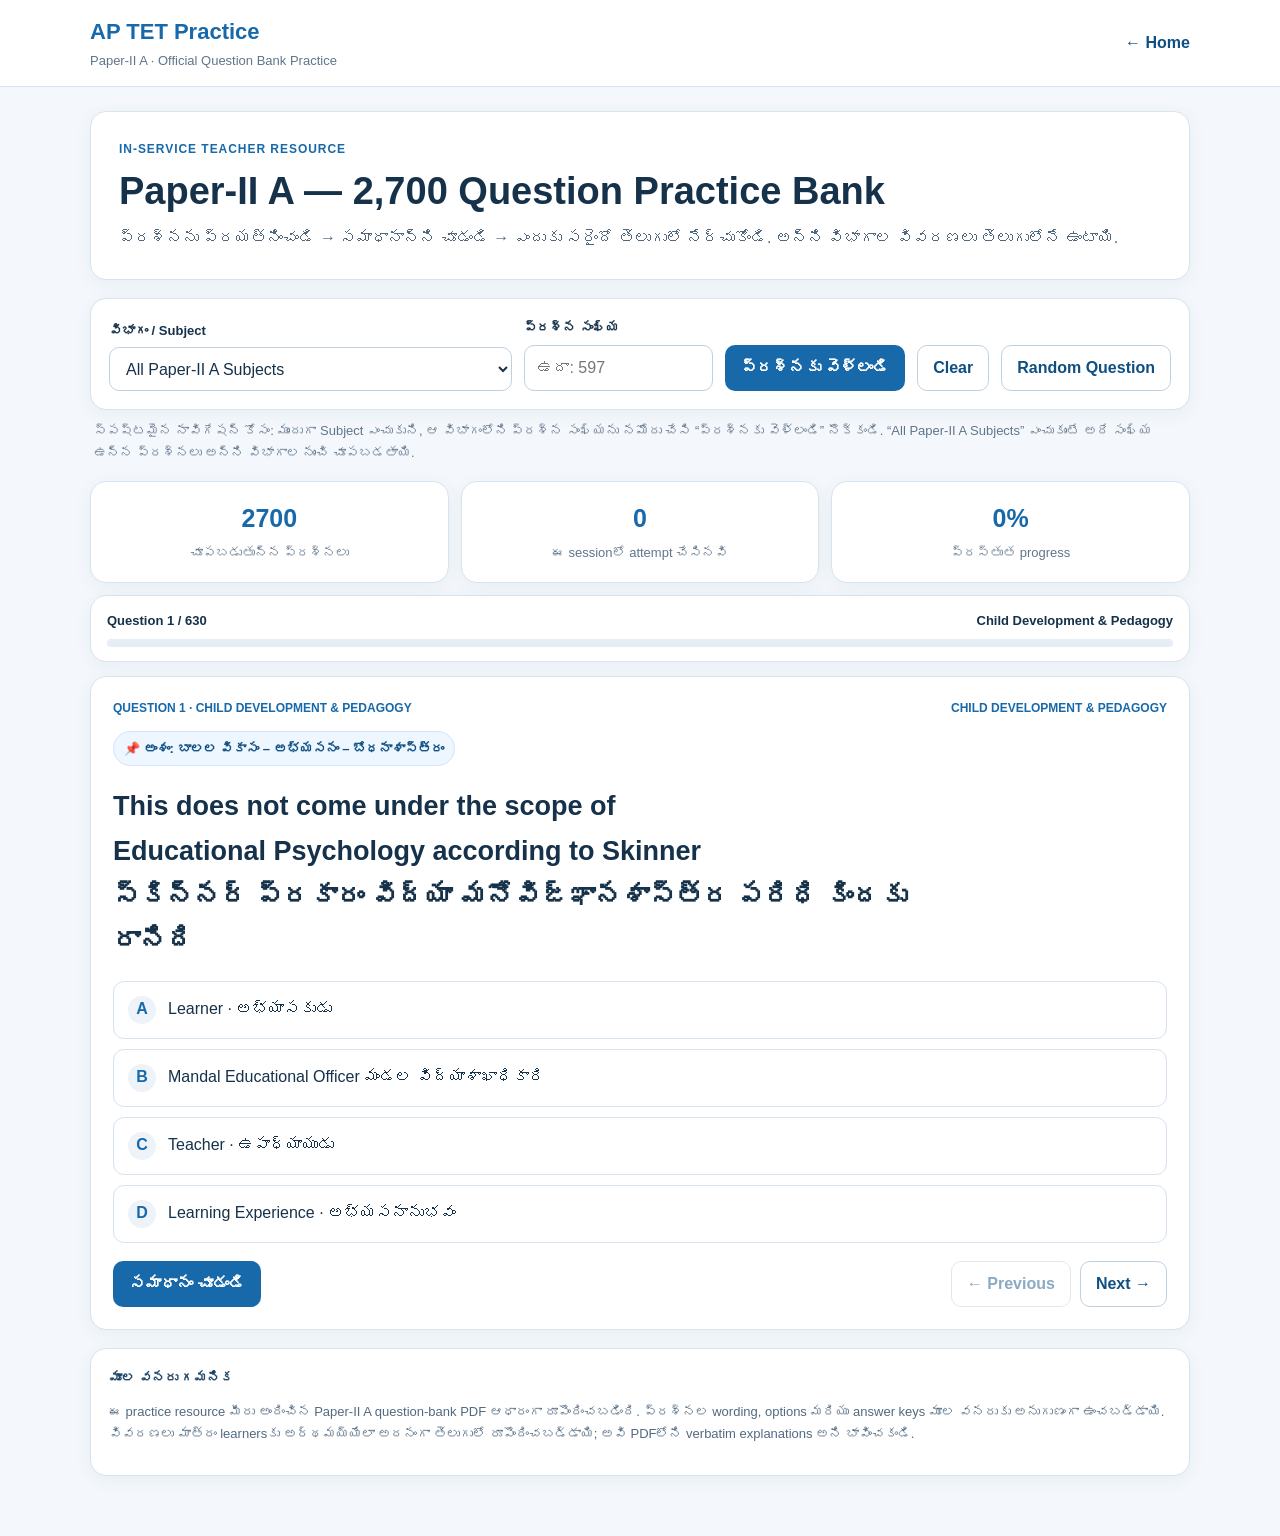
==== official-bank.html @ b0b37b87 "Version 2.0" ====
<!DOCTYPE html>
<html lang="te">
<head>
  <meta charset="UTF-8">
  <meta name="viewport" content="width=device-width, initial-scale=1.0">
  <meta name="description" content="AP Special TET Paper-II A 2,700 question practice bank with Telugu explanations.">
  <title>AP TET | Paper-II A Official Question Bank</title>
  <link rel="stylesheet" href="css/official-bank.css">
</head>
<body>
  <header class="topbar">
    <div>
      <div class="brand">AP TET Practice</div>
      <div class="subtitle">Paper-II A · Official Question Bank Practice</div>
    </div>
    <a class="home-link" href="index.html">← Home</a>
  </header>

  <main class="container">
    <section class="hero card">
      <div class="eyebrow">IN-SERVICE TEACHER RESOURCE</div>
      <h1>Paper-II A — 2,700 Question Practice Bank</h1>
      <p>ప్రశ్నను ప్రయత్నించండి → సమాధానాన్ని చూడండి → ఎందుకు సరైందో తెలుగులో నేర్చుకోండి. అన్ని విభాగాల వివరణలు తెలుగులోనే ఉంటాయి.</p>
    </section>

    <section class="toolbar card">
      <div class="field">
        <label for="subjectSelect">విభాగం / Subject</label>
        <select id="subjectSelect"></select>
      </div>

      <div class="field number-field">
        <label for="questionNumberInput">ప్రశ్న సంఖ్య</label>
        <input id="questionNumberInput" type="number" min="1" inputmode="numeric" placeholder="ఉదా: 597">
      </div>

      <button id="goToQuestionBtn" class="primary-btn">ప్రశ్నకు వెళ్లండి</button>
      <button id="clearNumberBtn" class="secondary-btn">Clear</button>
      <button id="randomBtn" class="secondary-btn">Random Question</button>
    </section>

    <p class="search-help">స్పష్టమైన నావిగేషన్ కోసం: ముందుగా Subject ఎంచుకుని, ఆ విభాగంలోని ప్రశ్న సంఖ్యను నమోదు చేసి “ప్రశ్నకు వెళ్లండి” నొక్కండి. “All Paper-II A Subjects” ఎంచుకుంటే అదే సంఖ్య ఉన్న ప్రశ్నలు అన్ని విభాగాల నుంచి చూపబడతాయి.</p>

    <section class="stats">
      <div class="stat card"><strong id="totalCount">0</strong><span>చూపబడుతున్న ప్రశ్నలు</span></div>
      <div class="stat card"><strong id="answeredCount">0</strong><span>ఈ sessionలో attempt చేసినవి</span></div>
      <div class="stat card"><strong id="progressPct">0%</strong><span>ప్రస్తుత progress</span></div>
    </section>

    <section class="progress-wrap card">
      <div class="progress-label"><span id="positionLabel">Question 1</span><span id="subjectLabel"></span></div>
      <div class="progress-track"><div id="progressBar" class="progress-bar"></div></div>
    </section>

    <section id="questionCard" class="question-card card">
      <div class="question-meta">
        <span id="questionNumber"></span>
        <span id="questionSubject"></span>
      </div>

      <div id="questionTopic" class="topic-chip"></div>
      <div id="questionText" class="question-text"></div>
      <div id="options" class="options"></div>

      <div class="actions">
        <button id="revealBtn" class="primary-btn">సమాధానం చూడండి</button>
        <button id="prevBtn" class="secondary-btn">← Previous</button>
        <button id="nextBtn" class="secondary-btn">Next →</button>
      </div>

      <div id="answerPanel" class="answer-panel hidden">
        <div id="answerStatus" class="answer-status"></div>
        <div class="correct-answer"><strong>సరైన సమాధానం:</strong> <span id="correctAnswer"></span></div>
        <div class="explanation">
          <div class="explanation-title">📖 వివరణ</div>
          <p id="explanationText"></p>
        </div>
      </div>
    </section>

    <section class="source-note card">
      <strong>మూల వనరు గమనిక</strong>
      <p>ఈ practice resource మీరు అందించిన Paper-II A question-bank PDF ఆధారంగా రూపొందించబడింది. ప్రశ్నల wording, options మరియు answer keys మూల వనరుకు అనుగుణంగా ఉంచబడ్డాయి. వివరణలు మాత్రం learnersకు అర్థమయ్యేలా అదనంగా తెలుగులో రూపొందించబడ్డాయి; అవి PDFలోని verbatim explanations అని భావించకండి.</p>
    </section>
  </main>

  <script src="js/official-bank.js"></script>
</body>
</html>
---- css/official-bank.css ----
* { box-sizing: border-box; }

:root {
  --primary: #1769aa;
  --primary-dark: #0f4f82;
  --border: #d7e3ef;
  --muted: #60758a;
  --bg: #f4f8fc;
  --card: #ffffff;
  --correct: #1b9b72;
  --wrong: #d9534f;
}

body {
  margin: 0;
  font-family: "Noto Sans Telugu", "Nirmala UI", "Segoe UI", Arial, sans-serif;
  background: var(--bg);
  color: #16324a;
  line-height: 1.65;
}

.topbar {
  position: sticky;
  top: 0;
  z-index: 20;
  display: flex;
  justify-content: space-between;
  align-items: center;
  padding: 14px max(24px, calc((100vw - 1100px) / 2));
  background: rgba(255,255,255,.97);
  border-bottom: 1px solid var(--border);
  backdrop-filter: blur(10px);
}

.brand { font-size: 22px; font-weight: 800; color: var(--primary); }
.subtitle { font-size: 13px; color: var(--muted); }
.home-link { color: var(--primary-dark); text-decoration: none; font-weight: 700; }

.container { width: min(1100px, calc(100% - 24px)); margin: 24px auto 60px; }
.card { background: var(--card); border: 1px solid var(--border); border-radius: 16px; box-shadow: 0 4px 18px rgba(23, 60, 90, .06); }

.hero { padding: 28px; margin-bottom: 18px; }
.eyebrow { color: var(--primary); font-weight: 800; font-size: 12px; letter-spacing: .08em; }
.hero h1 { margin: 8px 0 10px; font-size: clamp(25px, 4vw, 38px); line-height: 1.25; }
.hero p { margin: 0; color: #50677d; }

.toolbar { display: grid; grid-template-columns: 1.5fr .7fr auto auto auto; gap: 12px; align-items: end; padding: 18px; }
.field { display: flex; flex-direction: column; gap: 6px; }
.field label { font-size: 13px; font-weight: 800; }
select, input { width: 100%; min-height: 44px; border: 1px solid #bfd0df; border-radius: 10px; padding: 9px 12px; font: inherit; background: #fff; color: #16324a; }

.primary-btn, .secondary-btn { min-height: 44px; border-radius: 10px; padding: 9px 15px; font: inherit; font-weight: 800; cursor: pointer; border: 1px solid transparent; }
.primary-btn { background: var(--primary); color: #fff; }
.primary-btn:hover { background: var(--primary-dark); }
.secondary-btn { background: #fff; color: var(--primary-dark); border-color: #bfd0df; }
button:disabled { opacity: .48; cursor: not-allowed; }

.search-help { margin: 10px 4px 18px; color: var(--muted); font-size: 13px; }
.stats { display: grid; grid-template-columns: repeat(3, 1fr); gap: 12px; margin-bottom: 12px; }
.stat { padding: 16px; text-align: center; }
.stat strong { display: block; color: var(--primary); font-size: 25px; }
.stat span { color: var(--muted); font-size: 13px; }

.progress-wrap { padding: 14px 16px; margin-bottom: 14px; }
.progress-label { display: flex; justify-content: space-between; gap: 12px; font-size: 13px; font-weight: 800; margin-bottom: 8px; }
.progress-track { height: 8px; background: #e6edf4; border-radius: 999px; overflow: hidden; }
.progress-bar { height: 100%; width: 0; background: var(--primary); transition: width .2s ease; }

.question-card { padding: 22px; }
.question-meta { display: flex; justify-content: space-between; gap: 12px; color: var(--primary); font-weight: 900; font-size: 12px; text-transform: uppercase; }
.topic-chip { display: inline-block; margin-top: 12px; padding: 6px 10px; border-radius: 999px; background: #eef6ff; color: var(--primary-dark); border: 1px solid #cfe3ff; font-size: 13px; font-weight: 800; }
.question-text { margin: 18px 0; font-size: clamp(20px, 2.5vw, 27px); font-weight: 700; line-height: 1.65; white-space: normal; }
.options { display: grid; gap: 10px; }
.option { width: 100%; text-align: left; display: flex; gap: 12px; align-items: flex-start; padding: 14px; border: 1px solid var(--border); border-radius: 11px; background: #fff; cursor: pointer; font: inherit; color: #16324a; }
.option:hover { border-color: #8db5d6; background: #f8fbff; }
.option.selected { border-color: #4f93c7; background: #edf6ff; }
.option.correct { border-color: var(--correct); background: #eaf8f2; }
.option.wrong { border-color: var(--wrong); background: #fff0ef; }
.option-letter { flex: 0 0 28px; width: 28px; height: 28px; display: grid; place-items: center; border-radius: 50%; background: #edf3f8; color: var(--primary); font-weight: 900; }

.actions { display: flex; flex-wrap: wrap; gap: 9px; margin-top: 18px; }
.actions .primary-btn { margin-right: auto; }

.answer-panel { margin-top: 16px; padding: 16px; border: 1px solid #cfe3ff; border-radius: 12px; background: #f8fbff; }
.answer-status { font-weight: 900; color: var(--primary); margin-bottom: 8px; }
.correct-answer { margin-bottom: 14px; }
.explanation { border-top: 1px solid #dbe8f3; padding-top: 13px; }
.explanation-title { color: var(--primary-dark); font-weight: 900; margin-bottom: 6px; }
.explanation p { margin: 0; font-size: 16px; line-height: 1.85; white-space: pre-line; }

.source-note { margin-top: 18px; padding: 18px; color: #526a80; font-size: 13px; }
.source-note strong { color: #1c4567; }
.hidden { display: none !important; }
.empty-state { padding: 40px 10px; text-align: center; color: var(--muted); }
.error-box { padding: 25px; color: #9c2f2f; }

@media (max-width: 850px) {
  .toolbar { grid-template-columns: 1fr 1fr; }
  .toolbar .primary-btn, .toolbar .secondary-btn { width: 100%; }
}

@media (max-width: 620px) {
  .topbar { padding: 12px; }
  .container { width: min(100% - 16px, 1100px); margin-top: 12px; }
  .hero, .question-card { padding: 16px; }
  .toolbar { grid-template-columns: 1fr; padding: 14px; }
  .stats { grid-template-columns: 1fr; }
  .question-meta, .progress-label { flex-direction: column; gap: 4px; }
  .question-text { font-size: 20px; }
  .actions .primary-btn { margin-right: 0; width: 100%; }
  .actions .secondary-btn { flex: 1; }
}
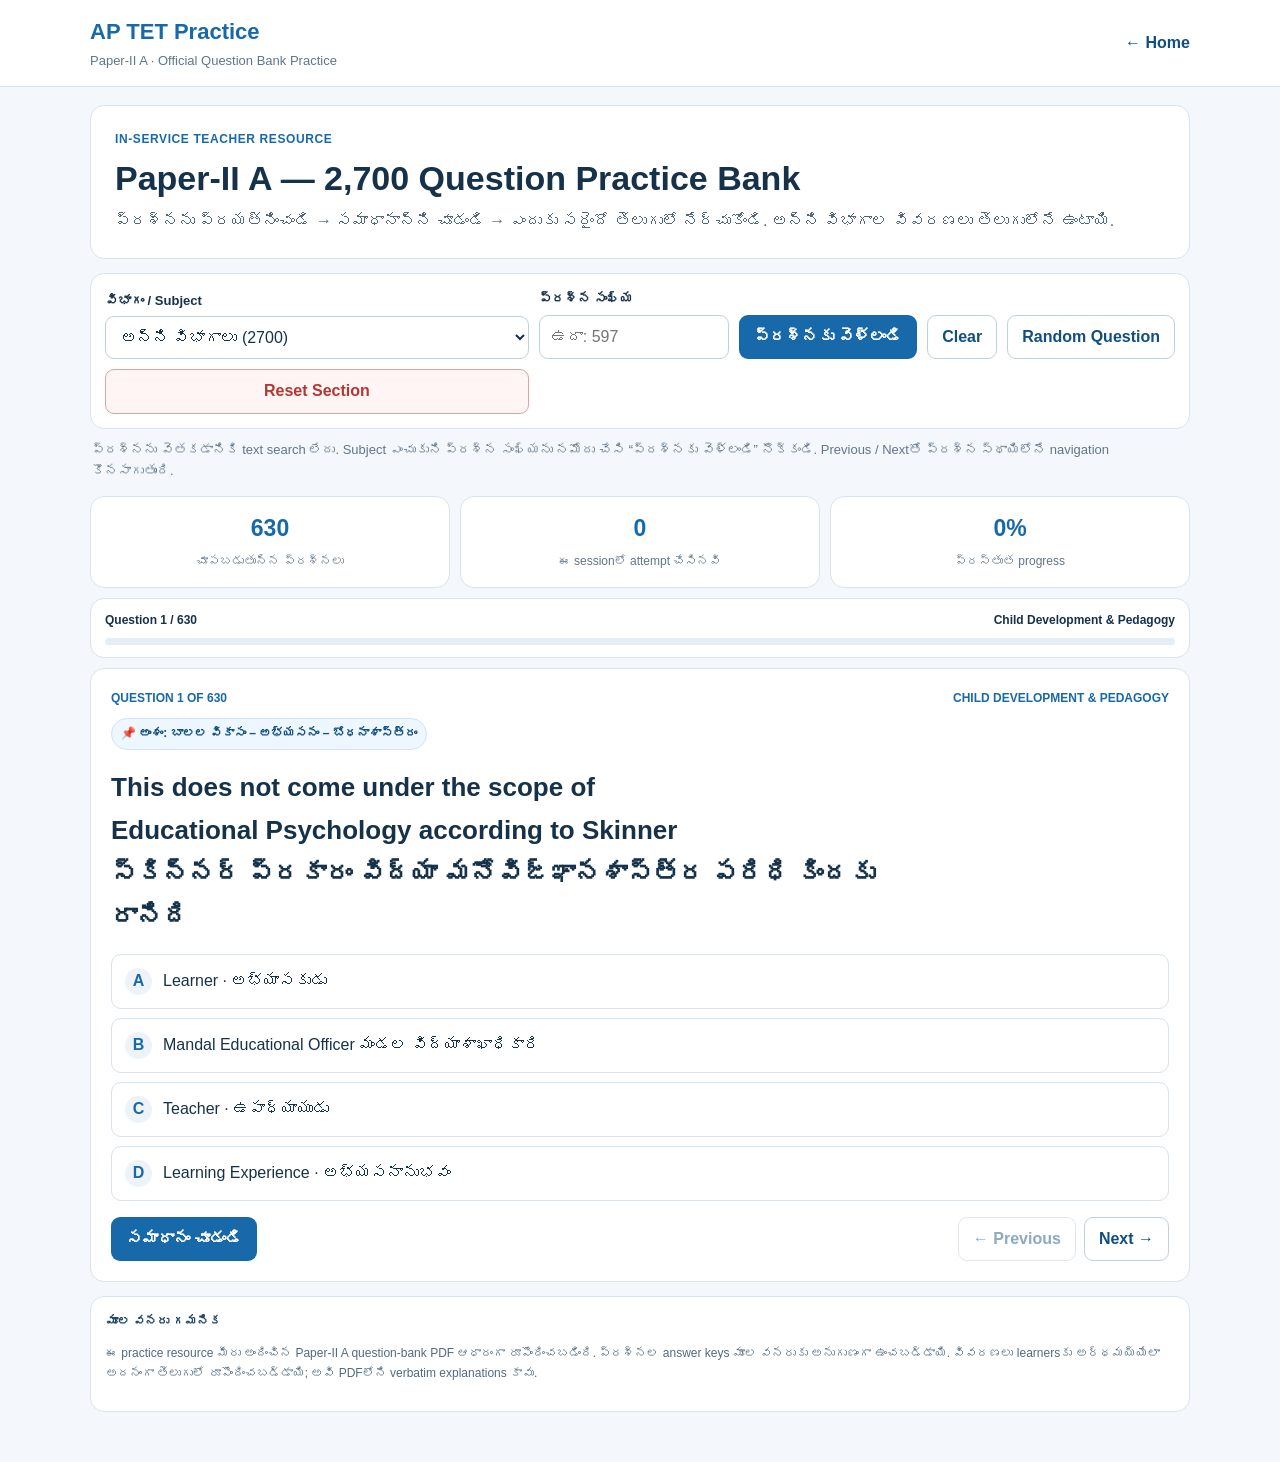
==== commit 86454902: "Version 4.0" ====
--- a/official-bank.html
+++ b/official-bank.html
@@ -7,7 +7,7 @@
   <title>AP TET | Paper-II A Official Question Bank</title>
   <link rel="stylesheet" href="css/official-bank.css">
 </head>
-<body>
+<body data-bank="data/paper2a-official-question-bank.json" data-storage-key="aptet-v4-official-2700">
   <header class="topbar">
     <div>
       <div class="brand">AP TET Practice</div>
@@ -37,9 +37,10 @@
       <button id="goToQuestionBtn" class="primary-btn">ప్రశ్నకు వెళ్లండి</button>
       <button id="clearNumberBtn" class="secondary-btn">Clear</button>
       <button id="randomBtn" class="secondary-btn">Random Question</button>
+      <button id="resetBtn" class="danger-btn">Reset Section</button>
     </section>
 
-    <p class="search-help">స్పష్టమైన నావిగేషన్ కోసం: ముందుగా Subject ఎంచుకుని, ఆ విభాగంలోని ప్రశ్న సంఖ్యను నమోదు చేసి “ప్రశ్నకు వెళ్లండి” నొక్కండి. “All Paper-II A Subjects” ఎంచుకుంటే అదే సంఖ్య ఉన్న ప్రశ్నలు అన్ని విభాగాల నుంచి చూపబడతాయి.</p>
+    <p class="search-help">ప్రశ్నను వెతకడానికి text search లేదు. Subject ఎంచుకుని ప్రశ్న సంఖ్యను నమోదు చేసి “ప్రశ్నకు వెళ్లండి” నొక్కండి. Previous / Nextతో ప్రశ్న స్థాయిలోనే navigation కొనసాగుతుంది.</p>
 
     <section class="stats">
       <div class="stat card"><strong id="totalCount">0</strong><span>చూపబడుతున్న ప్రశ్నలు</span></div>
@@ -59,7 +60,7 @@
       </div>
 
       <div id="questionTopic" class="topic-chip"></div>
-      <div id="questionText" class="question-text"></div>
+      <div id="questionText" class="question-text"><div class="loading">ప్రశ్నలు లోడ్ అవుతున్నాయి…</div></div>
       <div id="options" class="options"></div>
 
       <div class="actions">
@@ -80,10 +81,34 @@
 
     <section class="source-note card">
       <strong>మూల వనరు గమనిక</strong>
-      <p>ఈ practice resource మీరు అందించిన Paper-II A question-bank PDF ఆధారంగా రూపొందించబడింది. ప్రశ్నల wording, options మరియు answer keys మూల వనరుకు అనుగుణంగా ఉంచబడ్డాయి. వివరణలు మాత్రం learnersకు అర్థమయ్యేలా అదనంగా తెలుగులో రూపొందించబడ్డాయి; అవి PDFలోని verbatim explanations అని భావించకండి.</p>
+      <p>ఈ practice resource మీరు అందించిన Paper-II A question-bank PDF ఆధారంగా రూపొందించబడింది. ప్రశ్నల answer keys మూల వనరుకు అనుగుణంగా ఉంచబడ్డాయి. వివరణలు learnersకు అర్థమయ్యేలా అదనంగా తెలుగులో రూపొందించబడ్డాయి; అవి PDFలోని verbatim explanations కావు.</p>
     </section>
   </main>
 
-  <script src="js/official-bank.js"></script>
+  <div id="resumeModal" class="modal hidden" role="dialog" aria-modal="true" aria-labelledby="resumeTitle">
+    <div class="modal-box">
+      <div class="modal-icon">↩️</div>
+      <h2 id="resumeTitle">మీ practice కొనసాగించాలా?</h2>
+      <p id="resumeMessage">మీ saved progress కనుగొనబడింది.</p>
+      <div class="modal-actions">
+        <button id="resumeContinueBtn" class="primary-btn">Continue Practice</button>
+        <button id="resumeFreshBtn" class="secondary-btn">Start Fresh</button>
+      </div>
+    </div>
+  </div>
+
+  <div id="resetModal" class="modal hidden" role="dialog" aria-modal="true" aria-labelledby="resetTitle">
+    <div class="modal-box">
+      <div class="modal-icon">♻️</div>
+      <h2 id="resetTitle">Progress Reset చేయాలా?</h2>
+      <p id="resetMessage"></p>
+      <div class="modal-actions">
+        <button id="confirmResetBtn" class="danger-btn">Yes, Reset</button>
+        <button id="cancelResetBtn" class="secondary-btn">Cancel</button>
+      </div>
+    </div>
+  </div>
+
+  <script src="js/official-bank.js?v=4"></script>
 </body>
 </html>
--- a/css/official-bank.css
+++ b/css/official-bank.css
@@ -1,112 +1,64 @@
-* { box-sizing: border-box; }
-
-:root {
-  --primary: #1769aa;
-  --primary-dark: #0f4f82;
-  --border: #d7e3ef;
-  --muted: #60758a;
-  --bg: #f4f8fc;
-  --card: #ffffff;
-  --correct: #1b9b72;
-  --wrong: #d9534f;
+*{box-sizing:border-box}
+:root{--primary:#1769aa;--primary-dark:#0f4f82;--border:#d7e3ef;--muted:#60758a;--bg:#f4f8fc;--card:#fff;--correct:#1b9b72;--wrong:#d9534f}
+html{scroll-behavior:smooth}
+body{margin:0;font-family:"Noto Sans Telugu","Nirmala UI","Segoe UI",Arial,sans-serif;background:var(--bg);color:#16324a;line-height:1.65}
+.topbar{position:sticky;top:0;z-index:20;display:flex;justify-content:space-between;align-items:center;padding:14px max(12px,calc((100vw - 1100px)/2));background:#fff;border-bottom:1px solid var(--border)}
+.brand{font-size:22px;font-weight:800;color:var(--primary)}
+.subtitle{font-size:13px;color:var(--muted)}
+.home-link{color:var(--primary-dark);text-decoration:none;font-weight:700;white-space:nowrap}
+.container{width:min(1100px,calc(100% - 16px));margin:18px auto 50px}
+.card{background:var(--card);border:1px solid var(--border);border-radius:14px}
+.hero{padding:24px;margin-bottom:14px}
+.eyebrow{color:var(--primary);font-weight:800;font-size:12px;letter-spacing:.05em}
+.hero h1{margin:7px 0 9px;font-size:clamp(23px,4vw,34px);line-height:1.25}
+.hero p{margin:0;color:#50677d}
+.toolbar{display:grid;grid-template-columns:1.45fr .65fr auto auto auto;gap:10px;align-items:end;padding:14px;margin-bottom:10px}
+.field{display:flex;flex-direction:column;gap:5px}
+.field label{font-size:13px;font-weight:800}
+select,input{width:100%;min-height:43px;border:1px solid #bfd0df;border-radius:9px;padding:8px 11px;font:inherit;background:#fff;color:#16324a}
+.primary-btn,.secondary-btn{min-height:43px;border-radius:9px;padding:8px 14px;font:inherit;font-weight:800;cursor:pointer;border:1px solid transparent}
+.primary-btn{background:var(--primary);color:#fff}.secondary-btn{background:#fff;color:var(--primary-dark);border-color:#bfd0df}
+button:disabled{opacity:.48;cursor:not-allowed}
+.search-help{margin:8px 2px 14px;color:var(--muted);font-size:13px}
+.stats{display:grid;grid-template-columns:repeat(3,1fr);gap:10px;margin-bottom:10px}
+.stat{padding:13px;text-align:center}.stat strong{display:block;color:var(--primary);font-size:23px}.stat span{color:var(--muted);font-size:12px}
+.progress-wrap{padding:12px 14px;margin-bottom:10px}
+.progress-label{display:flex;justify-content:space-between;gap:10px;font-size:12px;font-weight:800;margin-bottom:7px}
+.progress-track{height:7px;background:#e6edf4;border-radius:999px;overflow:hidden}.progress-bar{height:100%;width:0;background:var(--primary)}
+.question-card{padding:20px;scroll-margin-top:92px}
+.question-meta{display:flex;justify-content:space-between;gap:10px;color:var(--primary);font-weight:900;font-size:12px;text-transform:uppercase}
+.topic-chip{display:inline-block;margin-top:10px;padding:5px 9px;border-radius:999px;background:#eef6ff;color:var(--primary-dark);border:1px solid #cfe3ff;font-size:12px;font-weight:800}
+.question-text{margin:16px 0;font-size:clamp(19px,2.5vw,26px);font-weight:700;line-height:1.65}
+.options{display:grid;gap:9px}
+.option{width:100%;text-align:left;display:flex;gap:11px;align-items:flex-start;padding:13px;border:1px solid var(--border);border-radius:10px;background:#fff;cursor:pointer;font:inherit;color:#16324a}
+.option:hover{border-color:#8db5d6;background:#f8fbff}.option.selected{border-color:#4f93c7;background:#edf6ff}.option.correct{border-color:var(--correct);background:#eaf8f2}.option.wrong{border-color:var(--wrong);background:#fff0ef}
+.option-letter{flex:0 0 27px;width:27px;height:27px;display:grid;place-items:center;border-radius:50%;background:#edf3f8;color:var(--primary);font-weight:900}
+.actions{display:flex;flex-wrap:wrap;gap:8px;margin-top:16px}.actions .primary-btn{margin-right:auto}
+.answer-panel{margin-top:15px;padding:15px;border:1px solid #cfe3ff;border-radius:11px;background:#f8fbff}
+.answer-status{font-weight:900;color:var(--primary);margin-bottom:7px}.correct-answer{margin-bottom:12px}
+.explanation{border-top:1px solid #dbe8f3;padding-top:12px}.explanation-title{color:var(--primary-dark);font-weight:900;margin-bottom:5px}
+.explanation p{margin:0;font-size:16px;line-height:1.85;white-space:pre-line}
+.source-note{margin-top:14px;padding:15px;color:#526a80;font-size:12px}.source-note strong{color:#1c4567}
+.hidden{display:none!important}.empty-state{padding:35px 8px;text-align:center;color:var(--muted)}.error-box{padding:22px;color:#9c2f2f}
+.loading{padding:30px;text-align:center;color:var(--muted)}
+@media(max-width:850px){.toolbar{grid-template-columns:1fr 1fr}.toolbar .primary-btn,.toolbar .secondary-btn{width:100%}}
+@media(max-width:620px){
+.topbar{padding:11px 10px}.brand{font-size:19px}.subtitle{font-size:11px}
+.container{width:calc(100% - 10px);margin-top:9px}.hero,.question-card{padding:14px}
+.toolbar{grid-template-columns:1fr;padding:12px}.stats{grid-template-columns:1fr}
+.question-meta,.progress-label{flex-direction:column;gap:3px}.question-text{font-size:19px;line-height:1.6}
+.actions .primary-btn{margin-right:0;width:100%}.actions .secondary-btn{flex:1;min-width:0}
+.explanation p{font-size:15px;line-height:1.75}
 }
 
-body {
-  margin: 0;
-  font-family: "Noto Sans Telugu", "Nirmala UI", "Segoe UI", Arial, sans-serif;
-  background: var(--bg);
-  color: #16324a;
-  line-height: 1.65;
-}
-
-.topbar {
-  position: sticky;
-  top: 0;
-  z-index: 20;
-  display: flex;
-  justify-content: space-between;
-  align-items: center;
-  padding: 14px max(24px, calc((100vw - 1100px) / 2));
-  background: rgba(255,255,255,.97);
-  border-bottom: 1px solid var(--border);
-  backdrop-filter: blur(10px);
-}
-
-.brand { font-size: 22px; font-weight: 800; color: var(--primary); }
-.subtitle { font-size: 13px; color: var(--muted); }
-.home-link { color: var(--primary-dark); text-decoration: none; font-weight: 700; }
-
-.container { width: min(1100px, calc(100% - 24px)); margin: 24px auto 60px; }
-.card { background: var(--card); border: 1px solid var(--border); border-radius: 16px; box-shadow: 0 4px 18px rgba(23, 60, 90, .06); }
-
-.hero { padding: 28px; margin-bottom: 18px; }
-.eyebrow { color: var(--primary); font-weight: 800; font-size: 12px; letter-spacing: .08em; }
-.hero h1 { margin: 8px 0 10px; font-size: clamp(25px, 4vw, 38px); line-height: 1.25; }
-.hero p { margin: 0; color: #50677d; }
-
-.toolbar { display: grid; grid-template-columns: 1.5fr .7fr auto auto auto; gap: 12px; align-items: end; padding: 18px; }
-.field { display: flex; flex-direction: column; gap: 6px; }
-.field label { font-size: 13px; font-weight: 800; }
-select, input { width: 100%; min-height: 44px; border: 1px solid #bfd0df; border-radius: 10px; padding: 9px 12px; font: inherit; background: #fff; color: #16324a; }
-
-.primary-btn, .secondary-btn { min-height: 44px; border-radius: 10px; padding: 9px 15px; font: inherit; font-weight: 800; cursor: pointer; border: 1px solid transparent; }
-.primary-btn { background: var(--primary); color: #fff; }
-.primary-btn:hover { background: var(--primary-dark); }
-.secondary-btn { background: #fff; color: var(--primary-dark); border-color: #bfd0df; }
-button:disabled { opacity: .48; cursor: not-allowed; }
-
-.search-help { margin: 10px 4px 18px; color: var(--muted); font-size: 13px; }
-.stats { display: grid; grid-template-columns: repeat(3, 1fr); gap: 12px; margin-bottom: 12px; }
-.stat { padding: 16px; text-align: center; }
-.stat strong { display: block; color: var(--primary); font-size: 25px; }
-.stat span { color: var(--muted); font-size: 13px; }
-
-.progress-wrap { padding: 14px 16px; margin-bottom: 14px; }
-.progress-label { display: flex; justify-content: space-between; gap: 12px; font-size: 13px; font-weight: 800; margin-bottom: 8px; }
-.progress-track { height: 8px; background: #e6edf4; border-radius: 999px; overflow: hidden; }
-.progress-bar { height: 100%; width: 0; background: var(--primary); transition: width .2s ease; }
-
-.question-card { padding: 22px; }
-.question-meta { display: flex; justify-content: space-between; gap: 12px; color: var(--primary); font-weight: 900; font-size: 12px; text-transform: uppercase; }
-.topic-chip { display: inline-block; margin-top: 12px; padding: 6px 10px; border-radius: 999px; background: #eef6ff; color: var(--primary-dark); border: 1px solid #cfe3ff; font-size: 13px; font-weight: 800; }
-.question-text { margin: 18px 0; font-size: clamp(20px, 2.5vw, 27px); font-weight: 700; line-height: 1.65; white-space: normal; }
-.options { display: grid; gap: 10px; }
-.option { width: 100%; text-align: left; display: flex; gap: 12px; align-items: flex-start; padding: 14px; border: 1px solid var(--border); border-radius: 11px; background: #fff; cursor: pointer; font: inherit; color: #16324a; }
-.option:hover { border-color: #8db5d6; background: #f8fbff; }
-.option.selected { border-color: #4f93c7; background: #edf6ff; }
-.option.correct { border-color: var(--correct); background: #eaf8f2; }
-.option.wrong { border-color: var(--wrong); background: #fff0ef; }
-.option-letter { flex: 0 0 28px; width: 28px; height: 28px; display: grid; place-items: center; border-radius: 50%; background: #edf3f8; color: var(--primary); font-weight: 900; }
-
-.actions { display: flex; flex-wrap: wrap; gap: 9px; margin-top: 18px; }
-.actions .primary-btn { margin-right: auto; }
-
-.answer-panel { margin-top: 16px; padding: 16px; border: 1px solid #cfe3ff; border-radius: 12px; background: #f8fbff; }
-.answer-status { font-weight: 900; color: var(--primary); margin-bottom: 8px; }
-.correct-answer { margin-bottom: 14px; }
-.explanation { border-top: 1px solid #dbe8f3; padding-top: 13px; }
-.explanation-title { color: var(--primary-dark); font-weight: 900; margin-bottom: 6px; }
-.explanation p { margin: 0; font-size: 16px; line-height: 1.85; white-space: pre-line; }
-
-.source-note { margin-top: 18px; padding: 18px; color: #526a80; font-size: 13px; }
-.source-note strong { color: #1c4567; }
-.hidden { display: none !important; }
-.empty-state { padding: 40px 10px; text-align: center; color: var(--muted); }
-.error-box { padding: 25px; color: #9c2f2f; }
-
-@media (max-width: 850px) {
-  .toolbar { grid-template-columns: 1fr 1fr; }
-  .toolbar .primary-btn, .toolbar .secondary-btn { width: 100%; }
-}
-
-@media (max-width: 620px) {
-  .topbar { padding: 12px; }
-  .container { width: min(100% - 16px, 1100px); margin-top: 12px; }
-  .hero, .question-card { padding: 16px; }
-  .toolbar { grid-template-columns: 1fr; padding: 14px; }
-  .stats { grid-template-columns: 1fr; }
-  .question-meta, .progress-label { flex-direction: column; gap: 4px; }
-  .question-text { font-size: 20px; }
-  .actions .primary-btn { margin-right: 0; width: 100%; }
-  .actions .secondary-btn { flex: 1; }
-}
+.danger-btn{min-height:43px;border-radius:9px;padding:8px 14px;font:inherit;font-weight:800;cursor:pointer;border:1px solid #e2a3a0;background:#fff5f4;color:#b43732}
+.danger-btn:hover{background:#ffebe9}
+.modal{position:fixed;inset:0;z-index:100;display:grid;place-items:center;padding:16px;background:rgba(13,32,49,.52)}
+.modal.hidden{display:none!important}
+.modal-box{width:min(460px,100%);background:#fff;border:1px solid var(--border);border-radius:16px;padding:24px;box-shadow:0 20px 60px rgba(0,0,0,.22);text-align:center}
+.modal-icon{font-size:32px;margin-bottom:4px}
+.modal-box h2{margin:4px 0 8px;font-size:22px;color:#16324a}
+.modal-box p{margin:0;color:#60758a;line-height:1.65}
+.modal-actions{display:grid;grid-template-columns:1fr 1fr;gap:9px;margin-top:18px}
+.modal-actions button{width:100%}
+@media(max-width:620px){.toolbar .danger-btn{width:100%}.modal-box{padding:20px}.modal-actions{grid-template-columns:1fr}.modal-box h2{font-size:20px}}
